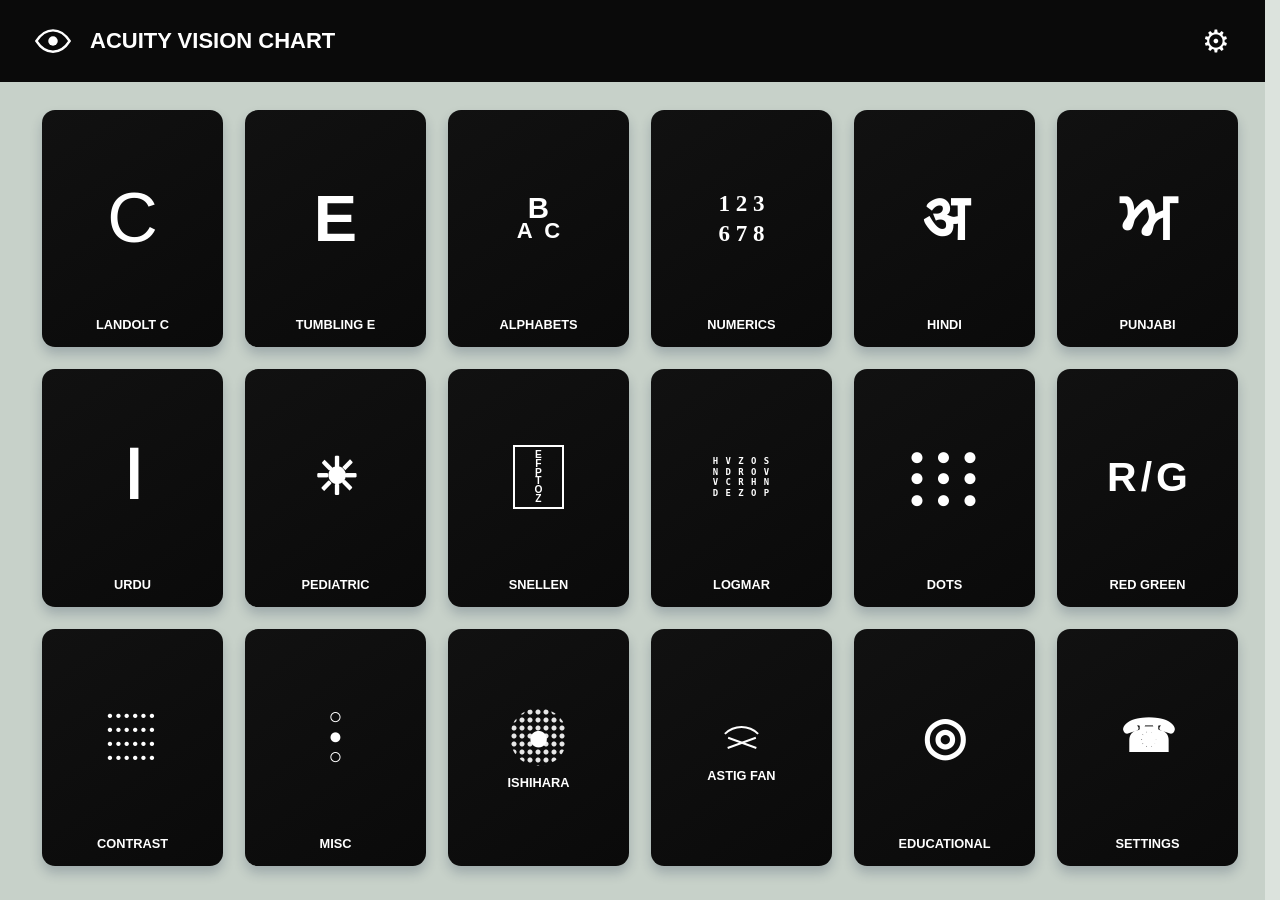
==== ACUITY-VISION-CHART-New-mark3/index.html @ 33e9be2d "code push" ====
<!DOCTYPE html>
<html lang="en">
<head>
<meta charset="UTF-8">
<meta name="viewport" content="width=device-width, initial-scale=1.0">
<title>Acuity Vision Chart</title>
<meta name="theme-color" content="#222222">
<link rel="icon" href="icon.png">
<link rel="stylesheet" href="style.css">
<link rel="manifest" href="manifest.json">

</head>


<body>


<!-- =====================================================
                    MAIN MENU
===================================================== -->

<div id="menu">

<div id="homeUiModern" class="home-layout home-layout-modern">

<header class="home-header">
    <div>
        <div class="home-kicker">Screening Workspace</div>
        <div class="home-title">Acuity Vision Chart</div>
    </div>
    <button type="button" class="home-settings-btn" onclick="openSettings()">
        <span>⚙</span>
        <span>Settings</span>
    </button>
</header>

<main class="home-main">
    <section class="home-hero">
        <div class="hero-copy">
            <div class="hero-label">Clinical chart selector</div>
            <h1>Choose a vision test and start screening.</h1>
        </div>
        <div class="hero-actions">
            <button class="hero-btn primary" onclick="openTest('landolt')">
                <span>C</span>
                <span>Landolt C</span>
            </button>
            <button class="hero-btn" onclick="openTest('snellen')">
                <span>E</span>
                <span>Snellen</span>
            </button>
        </div>
    </section>

    <section class="menu-section">
        <div class="section-title">Acuity Charts</div>
        <div class="menu-grid">
            <button class="menu-btn featured" onclick="openTest('landolt')">
                <div class="menu-icon">C</div>
                <div class="menu-name">LANDOLT C</div>
            </button>

            <button class="menu-btn featured" onclick="openTest('tumbling')">
                <div class="menu-icon">E</div>
                <div class="menu-name">TUMBLING E</div>
            </button>

            <button class="menu-btn" onclick="openTest('alphabets')">
                <div class="menu-icon">ABC</div>
                <div class="menu-name">ALPHABETS</div>
            </button>

            <button class="menu-btn" onclick="openTest('numerics')">
                <div class="menu-icon">123</div>
                <div class="menu-name">NUMERICS</div>
            </button>

            <button class="menu-btn" onclick="openTest('snellen')">
                <div class="menu-icon">E</div>
                <div class="menu-name">SNELLEN</div>
            </button>

            <button class="menu-btn" onclick="openTest('logmar')">
                <div class="menu-icon">E</div>
                <div class="menu-name">LOGMAR</div>
            </button>
        </div>
    </section>

    <section class="menu-section">
        <div class="section-title">Language Charts</div>
        <div id="modernLanguageCards" class="menu-grid compact">
            <button class="menu-btn" onclick="openTest('punjabi')">
                <div class="menu-icon">ਪ</div>
                <div class="menu-name">PUNJABI</div>
            </button>

            <button class="menu-btn" onclick="openTest('urdu')">
                <div class="menu-icon">اردو</div>
                <div class="menu-name">URDU</div>
            </button>

            <button class="menu-btn" onclick="openTest('hindi')">
                <div class="menu-icon">अ</div>
                <div class="menu-name">HINDI</div>
            </button>
        </div>
    </section>

    <section class="menu-section">
        <div class="section-title">Special Tests</div>
        <div class="menu-grid compact">
            <button class="menu-btn" onclick="openTest('pediatric')">
                <div class="menu-icon">☀</div>
                <div class="menu-name">PEDIATRIC</div>
            </button>

            <button class="menu-btn" onclick="openTest('dots')">
                <div class="menu-icon">••</div>
                <div class="menu-name">DOTS</div>
            </button>

            <button class="menu-btn" onclick="openTest('redgreen')">
                <div class="menu-icon">R/G</div>
                <div class="menu-name">RED / GREEN</div>
            </button>

            <button class="menu-btn" onclick="openTest('peripheral')">
                <div class="menu-icon">9</div>
                <div class="menu-name">PERIPHERAL</div>
            </button>

            <button class="menu-btn" onclick="openTest('contrast')">
                <div class="menu-icon">•••</div>
                <div class="menu-name">CONTRAST</div>
            </button>

            <button class="menu-btn" onclick="openTest('misc')">
                <div class="menu-icon">○</div>
                <div class="menu-name">MISC</div>
            </button>

            <button class="menu-btn" onclick="openTest('ishihara')">
                <div class="menu-icon">●</div>
                <div class="menu-name">ISHIHARA</div>
            </button>

            <button class="menu-btn" onclick="openTest('astig')">
                <div class="menu-icon">✳</div>
                <div class="menu-name">ASTIG FAN</div>
            </button>

            <button class="menu-btn" onclick="openTest('educational')">
                <div class="menu-icon">◎</div>
                <div class="menu-name">EDUCATIONAL</div>
            </button>
        </div>
    </section>
</main>

<div class="disclaimer">
    For vision screening purposes only — not a substitute for a comprehensive professional eye examination.
</div>

</div>

<div id="homeUiDevice" class="home-layout home-layout-device" aria-hidden="true">

    <header class="device-home-header">
        <div class="brand">
            <div class="brand-eye" aria-hidden="true">
                <svg viewBox="0 0 64 40" xmlns="http://www.w3.org/2000/svg">
                    <path
                        d="M4 20 C13 6, 24 2, 32 2 C40 2, 51 6, 60 20 C51 34, 40 38, 32 38 C24 38, 13 34, 4 20Z"
                        fill="none"
                        stroke="currentColor"
                        stroke-width="4"
                    />
                    <circle cx="32" cy="20" r="8" fill="currentColor" />
                </svg>
            </div>

            <div class="brand-title">ACUITY VISION CHART</div>
        </div>

        <button
            type="button"
            class="header-settings"
            onclick="openSettings()"
            aria-label="Settings"
        >
            <span class="settings-gear">⚙</span>
        </button>
    </header>

    <main class="vision-grid">
        <button class="vision-card" onclick="openTest('landolt')">
            <div class="card-icon landolt-icon">C</div>
            <div class="card-name">LANDOLT C</div>
        </button>

        <button class="vision-card" onclick="openTest('tumbling')">
            <div class="card-icon tumbling-icon">E</div>
            <div class="card-name">TUMBLING E</div>
        </button>

        <button class="vision-card" onclick="openTest('alphabets')">
            <div class="card-icon alphabet-icon">
                <span>B</span>
                <span>A&nbsp;&nbsp;C</span>
            </div>
            <div class="card-name">ALPHABETS</div>
        </button>

        <button class="vision-card" onclick="openTest('numerics')">
            <div class="card-icon numeric-icon">
                <span>1 2 3</span>
                <span>6 7 8</span>
            </div>
            <div class="card-name">NUMERICS</div>
        </button>

        <div id="deviceLanguageCards" class="language-card-slots">
            <button class="vision-card" onclick="openTest('hindi')">
                <div class="card-icon dynamic-language-icon">अ</div>
                <div class="card-name">HINDI</div>
            </button>
            <button class="vision-card" onclick="openTest('punjabi')">
                <div class="card-icon dynamic-language-icon">ਅ</div>
                <div class="card-name">PUNJABI</div>
            </button>
            <button class="vision-card" onclick="openTest('urdu')">
                <div class="card-icon dynamic-language-icon">ا</div>
                <div class="card-name">URDU</div>
            </button>
        </div>

        <button class="vision-card" onclick="openTest('pediatric')">
            <div class="card-icon pediatric-icon">
                <span class="pediatric-sun">☀</span>
            </div>
            <div class="card-name">PEDIATRIC</div>
        </button>

        <button class="vision-card" onclick="openTest('snellen')">
            <div class="card-icon snellen-icon">
                <div class="snellen-box">
                    <span>E</span>
                    <span>F</span>
                    <span>P</span>
                    <span>T</span>
                    <span>O</span>
                    <span>Z</span>
                </div>
            </div>
            <div class="card-name">SNELLEN</div>
        </button>

        <button class="vision-card" onclick="openTest('logmar')">
            <div class="card-icon logmar-icon">
                <span>H V Z O S</span>
                <span>N D R O V</span>
                <span>V C R H N</span>
                <span>D E Z O P</span>
            </div>
            <div class="card-name">LOGMAR</div>
        </button>

        <button class="vision-card" onclick="openTest('dots')">
            <div class="card-icon dots-icon">
                <span>● ● ●</span>
                <span>● ● ●</span>
                <span>● ● ●</span>
            </div>
            <div class="card-name">DOTS</div>
        </button>

        <button class="vision-card" onclick="openTest('redgreen')">
            <div class="card-icon redgreen-icon">R<span>/</span>G</div>
            <div class="card-name">RED GREEN</div>
        </button>

        <button class="vision-card" onclick="openTest('contrast')">
            <div class="card-icon contrast-icon">
                <span>••••••</span>
                <span>••••••</span>
                <span>••••••</span>
                <span>••••••</span>
            </div>
            <div class="card-name">CONTRAST</div>
        </button>

        <button class="vision-card" onclick="openTest('misc')">
            <div class="card-icon misc-icon">
                <span>○</span>
                <span>●</span>
                <span>○</span>
            </div>
            <div class="card-name">MISC</div>
        </button>

        <button class="vision-card" onclick="openTest('ishihara')">
            <div class="card-icon ishihara-icon">●</div>
            <div class="card-name">ISHIHARA</div>
        </button>

        <button class="vision-card" onclick="openTest('astig')">
            <div class="card-icon astig-icon">
                <span class="astig-rays"></span>
            </div>
            <div class="card-name">ASTIG FAN</div>
        </button>

        <button class="vision-card" onclick="openTest('educational')">
            <div class="card-icon educational-icon">◎</div>
            <div class="card-name">EDUCATIONAL</div>
        </button>

        <button class="vision-card contact-card" type="button" onclick="openSettings()">
            <div class="card-icon contact-icon">☎</div>
            <div class="card-name">SETTINGS</div>
        </button>
    </main>

</div>

</div>
<!-- SETTINGS PANEL -->

<div id="settingsPanel">

    <div class="settings-box">

        <div class="settings-title">
            SETTINGS
        </div>

        <div class="settings-grid">
            <button class="settings-back" onclick="closeSettings()">
    BACK
</button>


            <button class="setting-card" onclick="openUiSettings()">
                <div class="setting-icon">◀▶</div>
                <div class="setting-card-name">UI MODE</div>
            </button>

           <button class="setting-card" onclick="openDistanceSettings()">
    <div class="setting-icon">↔</div>
    <div class="setting-card-name">DISTANCE</div>
</button>

    <button class="setting-card" onclick="openCalibrationSettings()">
    <div class="setting-icon">▣</div>
    <div class="setting-card-name">CALIBRATE</div>
</button>
            <button class="setting-card" onclick="openLanguageSettings()">
    <div class="setting-icon">A文</div>
    <div class="setting-card-name">LANGUAGE</div>
</button>

            <button class="setting-card" onclick="openThemeSettings()">
                <div class="setting-icon">◐</div>
                <div class="setting-card-name">THEME</div>
            </button>

        </div>

    </div>

</div>
<!-- UI SETTINGS -->

<div id="uiScreen">

    <div class="language-header">
        <span>UI MODE</span>
    </div>

    <div class="theme-content">
        <div id="uiList" class="theme-grid"></div>
    </div>

    <button class="language-done" onclick="closeUiSettings()">
        DONE
    </button>

</div>
<!-- THEME SETTINGS -->

<div id="themeScreen">

    <div class="language-header">
        <span>THEME</span>
    </div>

    <div class="theme-content">
        <div id="themeList" class="theme-grid"></div>
    </div>

    <button class="language-done" onclick="closeThemeSettings()">
        DONE
    </button>

</div>
<!-- DISTANCE SETTINGS -->

<div id="distanceScreen">




    <div class="language-header">
        <span>DISTANCE</span>
    </div>

    <div class="distance-options">

        <button onclick="selectDistance('5 Feet (1.5 Mtrs)')">
            5 Feet (1.5 Mtrs)
        </button>

        <button onclick="selectDistance('6 Feet (2.0 Mtrs)')">
            6 Feet (2.0 Mtrs)
        </button>

        <button onclick="selectDistance('8 Feet (2.5 Mtrs)')">
            8 Feet (2.5 Mtrs)
        </button>

        <button onclick="selectDistance('10 Feet (3.0 Mtrs)')">
            10 Feet (3.0 Mtrs)
        </button>

        <button onclick="selectDistance('12 Feet (3.5 Mtrs)')">
            12 Feet (3.5 Mtrs)
        </button>

        <button onclick="selectDistance('15 Feet (4.5 Mtrs)')">
            15 Feet (4.5 Mtrs)
        </button>

        <button onclick="selectDistance('20 Feet (6.0 Mtrs)')">
            20 Feet (6.0 Mtrs)
        </button>

    </div>

    <button class="language-done" onclick="closeDistanceSettings()">
        DONE
    </button>


</div>


<!-- CALIBRATION SCREEN -->

<div id="calibrationScreen">
    <div class="calibration-content">
        <section class="calibration-control-panel" aria-label="Calibration controls">
            <div class="calibration-size-control">
                <button type="button" class="calibration-arrow vertical" onclick="changeCalibration(1)" aria-label="Increase calibration">⌃</button>
                <output id="calibrationValue" class="calibration-readout">0.0</output>
                <button type="button" class="calibration-arrow vertical" onclick="changeCalibration(-1)" aria-label="Decrease calibration">⌄</button>
            </div>

            <div class="calibration-level-control">
                <button type="button" class="calibration-arrow" onclick="changeCalibrationLevel(-1)" aria-label="Previous acuity level">‹</button>
                <output id="calibrationLevel" class="calibration-readout">6/60</output>
                <button type="button" class="calibration-arrow" onclick="changeCalibrationLevel(1)" aria-label="Next acuity level">›</button>
            </div>

            <p class="calibration-info">Adjust the size until the Landolt C matches your reference measurement.</p>

            <button type="button" class="calibration-save" onclick="saveCalibration()">SAVE &amp; DONE</button>
        </section>

        <section class="calibration-preview" aria-label="Calibrated Landolt C preview">
            <div id="calibrationOptotype" class="landolt-c"></div>
        </section>
    </div>
</div>

<!-- LANGUAGE SETTINGS -->

<div id="languageScreen">

    <div class="language-header">
        <span>LANGUAGE</span>
        <span id="languageCount">0 / 3 SELECTED</span>
    </div>

    <div class="language-content">

        <div class="language-group">
            <div class="language-group-title">INDIAN LANGUAGES</div>
            <div id="indianLanguages" class="language-list"></div>
        </div>

        <div class="language-group">
            <div class="language-group-title">INTERNATIONAL LANGUAGES</div>
            <div id="internationalLanguages" class="language-list"></div>
        </div>

        <div class="language-group">
            <div class="language-group-title">OTHER LANGUAGES</div>
            <div id="otherLanguages" class="language-list"></div>
        </div>

    </div>

    <button class="language-done" onclick="closeLanguageSettings()">
        DONE
    </button>

</div>



<!-- =====================================================
                    TEST SCREEN
===================================================== -->

<div id="testScreen">


<div class="test-header">

    <button
        type="button"
        class="header-btn"
        onclick="closeTest()">
        MENU
    </button>

    <span id="testTitle">
        TEST
    </span>

    <span id="eyeTitle">
        RIGHT EYE
    </span>

</div>


<div class="eye-buttons">

    <button
        class="eye-btn active"
        onclick="setEye('RIGHT EYE')">

        RIGHT EYE

    </button>


    <button
        class="eye-btn"
        onclick="setEye('LEFT EYE')">

        LEFT EYE

    </button>

</div>


<div id="testArea" class="test-area">
    <div class="contrast-chart">
        <!-- Row 1 -->
        <div class="contrast-row">
            <div class="contrast-label left">&lt; 100%</div>
            <div class="contrast-letters" style="color: rgba(0, 0, 0, 0.85);">
                <span>K</span><span>N</span><span>R</span><span>S</span><span>K</span>
            </div>
            <div class="contrast-label right">&gt;</div>
        </div>

        <!-- Row 2 -->
        <div class="contrast-row">
            <div class="contrast-label left">&lt; 95%</div>
            <div class="contrast-letters" style="color: rgba(0, 0, 0, 0.65);">
                <span>K</span><span>D</span><span>Z</span><span>N</span><span>H</span>
            </div>
            <div class="contrast-label right">&gt;</div>
        </div>

        <!-- Row 3 -->
        <div class="contrast-row">
            <div class="contrast-label left">&lt; 90%</div>
            <div class="contrast-letters" style="color: rgba(0, 0, 0, 0.45);">
                <span>R</span><span>D</span><span>S</span><span>K</span><span>D</span>
            </div>
            <div class="contrast-label right">&gt;</div>
        </div>

        <!-- Row 4 -->
        <div class="contrast-row">
            <div class="contrast-label left">&lt; 85%</div>
            <div class="contrast-letters" style="color: rgba(0, 0, 0, 0.30);">
                <span>H</span><span>H</span><span>H</span><span>R</span><span>Z</span>
            </div>
            <div class="contrast-label right">&gt;</div>
        </div>

        <!-- Row 5 -->
        <div class="contrast-row">
            <div class="contrast-label left">&lt; 80%</div>
            <div class="contrast-letters" style="color: rgba(0, 0, 0, 0.15);">
                <span>S</span><span>Z</span><span>K</span><span>D</span><span>H</span>
            </div>
            <div class="contrast-label right">&gt;</div>
        </div>
    </div>
</div>


<div class="test-controls">
    <button
        type="button"
        class="control-btn"
        onclick="previousFeature()">
        TEST -
    </button>

    <button
        type="button"
        class="control-btn"
        onclick="previousLevel()">
        SIZE -
    </button>

    <span class="level-indicator" id="levelIndicator">
        1 / 8
    </span>

    <button
        type="button"
        class="control-btn"
        onclick="nextLevel()">
        SIZE +
    </button>

    <button
        type="button"
        class="control-btn"
        onclick="nextFeature()">
        TEST +
    </button>
</div>


</div>
	<script src="js/core.js"></script>
	<script src="js/settings.js"></script>
	<script src="js/features/landolt.js"></script>
	<script src="js/features/tumbling.js"></script>
	<script src="js/features/alphabets.js"></script>
	<script src="js/features/numerics.js"></script>
	<script src="js/features/languages.js"></script>
	<script src="js/features/dots.js"></script>
	<script src="js/features/redgreen.js"></script>
	<script src="js/features/pediatric.js"></script>
	<script src="js/features/snellen.js"></script>
	<script src="js/features/logmar.js"></script>
	<script src="js/features/peripheral.js"></script>
	<script src="js/features/contrast.js"></script>
	<script src="js/features/misc.js"></script>
	<script src="js/features/ishihara.js"></script>
	<script src="js/features/astig.js"></script>
	<script src="js/features/educational.js"></script>
    <script>
if ("serviceWorker" in navigator) {
    navigator.serviceWorker.register("./service-worker.js", { updateViaCache: "none" })
        .then(() => console.log("Service Worker registered"))
        .catch(error => console.error("Service Worker error:", error));
}
</script>


</body>
</html>
---- ACUITY-VISION-CHART-New-mark3/style.css ----
* {
    box-sizing: border-box;
}

/* =====================================================
   DESIGN TOKENS
   (--theme-* vars are set/overridden by settings.js —
   keep their names and fallback values intact)
===================================================== */

:root {
    --theme-color: #14213d;
    --theme-strong: #0a0f1f;
    --theme-soft: #cbd5cf;
    --theme-tint: #eef1ea;
    --theme-text: #14213d;
    --theme-on-color: #ffffff;
    --theme-box-bg: #14213d;
    --theme-box-text: #ffffff;
    --theme-border: rgba(20, 33, 61, 0.14);
    --theme-muted: #5b6472;

    /* structural tokens — not touched by theme picker */
    --space-1: 4px;
    --space-2: 8px;
    --space-3: 12px;
    --space-4: 16px;
    --space-5: 24px;
    --space-6: 32px;
    --space-7: 48px;

    --radius-sm: 8px;
    --radius-md: 12px;
    --radius-lg: 18px;
    --radius-pill: 999px;

    --shadow-sm: 0 2px 6px rgba(10, 15, 31, 0.08);
    --shadow-md: 0 10px 26px rgba(10, 15, 31, 0.12);
    --shadow-lg: 0 18px 44px rgba(10, 15, 31, 0.20);

    --ease: cubic-bezier(0.4, 0, 0.2, 1);
    --fast: 150ms;
    --normal: 220ms;

    --content-max: 1180px;
}

html {
    scrollbar-gutter: stable;
}

body {
    margin: 0;
    font-family: -apple-system, BlinkMacSystemFont, "Segoe UI", Roboto,
        "Helvetica Neue", Arial, sans-serif;
    background: var(--theme-tint);
    overflow: hidden;
    color: var(--theme-text);
    -webkit-font-smoothing: antialiased;
    transition: background-color 180ms var(--ease), color 180ms var(--ease);
}

button {
    font-family: inherit;
}

button:focus-visible,
a:focus-visible {
    outline: 2px solid var(--theme-color);
    outline-offset: 2px;
}

/* ================= MENU ================= */

#menu {
    width: 100vw;
    height: 100vh;
    background:
        radial-gradient(1200px 600px at 85% -10%, rgba(20, 33, 61, 0.06), transparent 60%),
        linear-gradient(180deg, #ffffff 0%, var(--theme-tint) 340px);
    display: flex;
    flex-direction: column;
    transition: background 180ms var(--ease), opacity 180ms var(--ease);
}

body:not(.app-ready) #menu {
    opacity: 0;
}

body.app-ready #menu {
    animation: appEnter 220ms var(--ease) both;
}

.home-layout {
    width: 100%;
    height: 100%;
}

.home-layout-device {
    display: none;
}

body.ui-device #menu {
    background: var(--theme-soft);
}

body.ui-device .home-layout-modern {
    display: none;
}

body.ui-device .home-layout-device {
    display: block;
}

body.ui-modern .home-layout-modern {
    display: flex;
    flex-direction: column;
}

.home-header {
    height: 76px;
    background: var(--theme-strong);
    color: var(--theme-on-color);

    display: flex;
    align-items: center;
    justify-content: space-between;

    padding: 0 var(--space-6);

    font-size: 26px;
    font-weight: bold;

    position: relative;
    overflow: hidden;
    box-shadow: var(--shadow-sm);
    transition: background 180ms var(--ease), color 180ms var(--ease),
        box-shadow 180ms var(--ease);
}

.home-kicker {
    color: rgba(255, 255, 255, 0.68);
    font-size: 11px;
    font-weight: 700;
    letter-spacing: 0.06em;
    text-transform: uppercase;
    margin-bottom: 2px;
}

.home-title {
    font-size: 24px;
    font-weight: 800;
    line-height: 1.15;
    letter-spacing: -0.01em;
    text-transform: uppercase;
}

.home-settings-btn {
    border: 1px solid rgba(255, 255, 255, 0.28);
    border-radius: var(--radius-sm);
    background: rgba(255, 255, 255, 0.10);
    color: white;
    cursor: pointer;
    display: inline-flex;
    align-items: center;
    gap: 8px;
    font-size: 14px;
    font-weight: 700;
    min-height: 42px;
    padding: 0 18px;
    transition: background var(--fast) var(--ease), transform var(--fast) var(--ease);
}

.home-settings-btn:hover {
    background: rgba(255, 255, 255, 0.18);
    transform: translateY(-1px);
}

.home-settings-btn:active {
    transform: translateY(0);
}

.home-main {
    flex: 1;
    overflow-y: auto;
    padding: var(--space-6) var(--space-6) var(--space-4);
}

/* Center + cap content width for large monitors */
.home-hero,
.menu-section {
    max-width: var(--content-max);
    margin-left: auto;
    margin-right: auto;
}

.home-hero {
    align-items: center;
    background: linear-gradient(135deg, var(--theme-color), var(--theme-strong));
    border-radius: var(--radius-lg);
    color: white;
    display: flex;
    justify-content: space-between;
    min-height: 160px;
    padding: var(--space-6) var(--space-6);
    box-shadow: var(--shadow-lg);
    gap: var(--space-6);
    transition: background 180ms var(--ease), box-shadow 180ms var(--ease),
        transform 180ms var(--ease);
}

.hero-label {
    color: rgba(255, 255, 255, 0.72);
    font-size: 12px;
    font-weight: 700;
    letter-spacing: 0.06em;
    margin-bottom: var(--space-2);
    text-transform: uppercase;
}

.hero-copy h1 {
    font-size: 32px;
    font-weight: 700;
    line-height: 1.18;
    letter-spacing: -0.01em;
    margin: 0;
    max-width: 620px;
}

.hero-actions {
    display: flex;
    gap: var(--space-3);
    flex-shrink: 0;
}

.hero-btn {
    align-items: center;
    background: rgba(255, 255, 255, 0.12);
    border: 1px solid rgba(255, 255, 255, 0.30);
    border-radius: var(--radius-md);
    color: white;
    cursor: pointer;
    display: flex;
    flex-direction: column;
    font-size: 13px;
    font-weight: 800;
    letter-spacing: 0.02em;
    gap: 8px;
    height: 96px;
    justify-content: center;
    min-width: 120px;
    transition: all var(--fast) var(--ease);
}

.hero-btn span:first-child {
    font-size: 32px;
    line-height: 1;
}

.hero-btn.primary,
.hero-btn:hover {
    background: white;
    color: var(--theme-strong);
    transform: translateY(-2px);
    box-shadow: var(--shadow-md);
}

.menu-section {
    margin-top: var(--space-6);
}

.section-title {
    color: var(--theme-text);
    font-size: 14px;
    font-weight: 800;
    letter-spacing: 0.04em;
    margin-bottom: var(--space-3);
    text-transform: uppercase;
    opacity: 0.85;
}

.menu-grid {
    display: grid;
    gap: var(--space-4);
    grid-template-columns: repeat(auto-fit, minmax(150px, 1fr));
}

.menu-grid.compact {
    grid-template-columns: repeat(auto-fit, minmax(126px, 1fr));
}

.menu-btn {
    background: var(--theme-box-bg);
    border: 1px solid var(--theme-border);
    border-left: 4px solid rgba(255, 255, 255, 0.35);
    border-radius: var(--radius-md);
    box-shadow: var(--shadow-sm);
    cursor: pointer;
    display: flex;
    flex-direction: column;
    min-height: 116px;
    align-items: center;
    justify-content: center;
    color: var(--theme-box-text);
    font-weight: bold;
    padding: var(--space-4) var(--space-2);
    transition: background 180ms var(--ease), border-color 180ms var(--ease),
        color 180ms var(--ease), box-shadow 180ms var(--ease),
        transform var(--fast) var(--ease);
}

.menu-btn.featured {
    background: linear-gradient(160deg, var(--theme-color), var(--theme-strong));
    color: var(--theme-on-color);
    border-color: rgba(255, 255, 255, 0.35);
}

.menu-btn:hover {
    transform: translateY(-3px);
    box-shadow: var(--shadow-md);
    border-left-color: white;
}

.menu-btn:active {
    transform: translateY(-1px);
}

.menu-btn.selected {
    box-shadow: 0 0 0 3px var(--theme-color), var(--shadow-md);
}

.menu-icon {
    font-size: 36px;
    height: 46px;
    display: flex;
    align-items: center;
    justify-content: center;
    opacity: 0.95;
}

.menu-name {
    font-size: 12.5px;
    font-weight: 700;
    letter-spacing: 0.02em;
    margin-top: var(--space-2);
    text-align: center;
}

.disclaimer {
    min-height: 34px;
    display: flex;
    align-items: center;
    justify-content: center;
    font-size: 11px;
    color: var(--theme-muted);
    background: rgba(255, 255, 255, 0.65);
    border-top: 1px solid rgba(0, 0, 0, 0.05);
    padding: 0 var(--space-4);
    text-align: center;
}

/* ================= FLOATING SETTINGS BUTTON (legacy) ================= */

.settings-btn {
    position: absolute;
    left: 10px;
    bottom: 23px;
    width: 44px;
    height: 44px;
    border: 2px solid rgba(0, 0, 0, 0.25);
    border-radius: 50%;
    background: white;
    color: var(--theme-text);
    font-size: 20px;
    cursor: pointer;
    display: flex;
    align-items: center;
    justify-content: center;
    z-index: 50;
    box-shadow: var(--shadow-sm);
    transition: all var(--fast) var(--ease);
}

.settings-btn:hover {
    border-color: var(--theme-color);
    box-shadow: var(--shadow-md);
    transform: translateY(-1px);
}

/* ================= TEST SCREEN ================= */

#testScreen {
    display: none;
    width: 100vw;
    height: 100vh;
    background: white;
    position: relative;
}

/* =====================================================
   ISHIHARA
===================================================== */

.ishihara-container {
    width: 100%;
    height: 100%;
    display: flex;
    align-items: center;
    justify-content: center;
    overflow: hidden;
}

.ishihara-image {
    display: block;
    width: auto;
    height: auto;
    max-width: 90vw;
    max-height: 70vh;
    object-fit: contain;
    user-select: none;
    -webkit-user-select: none;
    -webkit-user-drag: none;
    filter: drop-shadow(var(--shadow-sm));
}

.test-header {
    height: 72px;
    background: var(--theme-strong);
    color: var(--theme-on-color);
    display: flex;
    align-items: center;
    justify-content: space-between;
    padding: 0 var(--space-6);
    font-size: 22px;
    font-weight: bold;
    gap: var(--space-4);
    box-shadow: var(--shadow-sm);
    z-index: 30;
    position: relative;
}

#eyeTitle {
    font-size: 14px;
    font-weight: 700;
    letter-spacing: 0.04em;
    color: rgba(255, 255, 255, 0.7);
    text-transform: uppercase;
}

.header-btn {
    border: 1px solid rgba(0, 0, 0, 0.08);
    border-radius: var(--radius-sm);
    background: #eeeeee;
    color: #222;
    cursor: pointer;
    font-size: 13px;
    font-weight: 800;
    letter-spacing: 0.03em;
    padding: 10px 18px;
    transition: background var(--fast) var(--ease), transform var(--fast) var(--ease);
}

.header-btn:hover {
    background: #ffffff;
    transform: translateY(-1px);
}

/* ================= EYE BUTTONS (segmented control) ================= */

.eye-buttons {
    position: absolute;
    top: 88px;
    left: 24px;
    z-index: 10;

    display: inline-flex;
    background: #e9e9ea;
    border-radius: var(--radius-pill);
    padding: 4px;
    gap: 4px;
    box-shadow: inset 0 0 0 1px rgba(0, 0, 0, 0.05);
}

.eye-btn {
    border: none;
    padding: 9px 20px;
    margin: 0;
    font-size: 13.5px;
    font-weight: 800;
    letter-spacing: 0.02em;
    cursor: pointer;
    background: transparent;
    color: var(--theme-muted);
    border-radius: var(--radius-pill);
    transition: background var(--fast) var(--ease), color var(--fast) var(--ease),
        box-shadow var(--fast) var(--ease);
}

.eye-btn.active {
    background: var(--theme-color);
    color: white;
    box-shadow: var(--shadow-sm);
}

/* ================= TEST AREA ================= */

.test-area {
    position: absolute;
    top: 72px;
    left: 0;
    width: 100%;
    height: calc(100vh - 72px);
    display: flex;
    align-items: center;
    justify-content: center;
    background: white;
    padding: 84px 24px 112px;
    overflow: hidden;
}

.chart {
    text-align: center;
    font-weight: bold;
    color: black;
}

/* ================= ACUITY LABELS ================= */

.acuity-label {
    position: absolute;
    font-size: 19px;
    font-weight: bold;
    color: var(--theme-muted);
}

.acuity-left {
    left: 30px;
    top: 50%;
    transform: translateY(-50%);
}

.acuity-right {
    right: 30px;
    top: 50%;
    transform: translateY(-50%);
}

.acuity-mode {
    display: none !important;
}

/* ================= SNELLEN / LANDOLT / TUMBLING ================= */

.snellen {
    display: flex;
    flex-direction: column;
    align-items: center;
    gap: 6px;
}

.landolt,
.tumbling {
    font-weight: normal;
}

.landolt-c {
    box-sizing: border-box;
    border: solid #000;
    border-right-color: transparent;
    border-radius: 50%;
    display: block;
}

/* ================= LANGUAGE CHART ================= */

.language {
    display: flex;
    flex-direction: column;
    gap: 20px;
    font-size: 75px;
    font-weight: bold;
}

/* ================= TEST CONTROLS ================= */

.test-controls {
    position: absolute;
    bottom: 22px;
    left: 50%;
    transform: translateX(-50%);
    display: flex;
    align-items: center;
    gap: var(--space-3);
    z-index: 20;
    max-width: calc(100vw - 24px);
    background: rgba(255, 255, 255, 0.9);
    backdrop-filter: blur(6px);
    border: 1px solid rgba(0, 0, 0, 0.06);
    border-radius: var(--radius-pill);
    padding: 8px 10px;
    box-shadow: var(--shadow-md);
}

.level-indicator {
    color: var(--theme-text);
    font-size: 14px;
    font-weight: 800;
    margin: 0 var(--space-2);
    min-width: 64px;
    text-align: center;
    white-space: nowrap;
}

.control-btn {
    background: var(--theme-strong);
    color: white;
    border: none;
    padding: 12px 26px;
    font-size: 15px;
    font-weight: 800;
    letter-spacing: 0.02em;
    cursor: pointer;
    border-radius: var(--radius-pill);
    white-space: nowrap;
    transition: background var(--fast) var(--ease), transform var(--fast) var(--ease);
}

.control-btn:hover:not(:disabled) {
    background: var(--theme-color);
    transform: translateY(-1px);
}

.control-btn:active:not(:disabled) {
    transform: translateY(0);
}

.control-btn:disabled {
    background: #d8d8d8;
    color: #999;
    cursor: not-allowed;
}

/* =====================================================
   OVERLAY SCREENS — shared header language
   (.settings-title, .language-header, .calibration-header
   all get the same dark bar treatment)
===================================================== */

.settings-title,
.language-header,
.calibration-header {
    background: var(--theme-strong);
    color: white;
    font-weight: 800;
    letter-spacing: 0.01em;
    box-shadow: var(--shadow-sm);
    transition: background 180ms var(--ease), color 180ms var(--ease),
        box-shadow 180ms var(--ease);
}

/* ================= SETTINGS PANEL ================= */

#settingsPanel {
    display: none;
    position: fixed;
    inset: 0;
    background: var(--theme-tint);
    z-index: 9999;
}

#settingsPanel.show {
    display: block;
    animation: fadeIn var(--normal) var(--ease);
}

.settings-box {
    width: 100%;
    height: 100%;
    background: var(--theme-tint);
    padding: var(--space-7);
    box-sizing: border-box;
    overflow-y: auto;
    transition: background 180ms var(--ease);
}

.settings-title {
    font-size: 26px;
    padding: 24px var(--space-7);
    margin: calc(-1 * var(--space-7)) calc(-1 * var(--space-7)) var(--space-7);
    text-align: left;
}

.settings-grid {
    display: grid;
    grid-template-columns: repeat(auto-fit, minmax(190px, 1fr));
    gap: var(--space-5);
    max-width: 1100px;
    margin: 0 auto;
}

.setting-card {
    height: 172px;
    border: 1px solid var(--theme-border);
    border-radius: var(--radius-lg);
    background: var(--theme-color);
    color: white;
    cursor: pointer;
    display: flex;
    flex-direction: column;
    align-items: center;
    justify-content: center;
    box-shadow: var(--shadow-sm);
    transition: background 180ms var(--ease), border-color 180ms var(--ease),
        color 180ms var(--ease), transform var(--fast) var(--ease),
        box-shadow var(--fast) var(--ease);
}

.setting-card:hover {
    transform: translateY(-4px);
    box-shadow: var(--shadow-md);
}

.setting-icon {
    font-size: 46px;
    margin-bottom: var(--space-4);
    opacity: 0.95;
}

.setting-card-name {
    font-size: 16px;
    font-weight: 800;
    letter-spacing: 0.03em;
}

.settings-back {
    display: block;
    width: 220px;
    padding: 15px;
    margin: var(--space-7) auto;
    border: none;
    border-radius: var(--radius-md);
    background: var(--theme-strong);
    color: white;
    font-size: 16px;
    font-weight: 800;
    cursor: pointer;
    transition: background var(--fast) var(--ease), transform var(--fast) var(--ease);
}

.settings-back:hover {
    background: var(--theme-color);
    transform: translateY(-1px);
}

/* ================= THEME SCREEN ================= */

#uiScreen,
#themeScreen {
    display: none;
    position: fixed;
    inset: 0;
    width: 100vw;
    height: 100vh;
    background: var(--theme-tint);
    z-index: 10000;
    overflow-y: auto;
}

.theme-content {
    max-width: 980px;
    margin: 0 auto;
    padding: var(--space-7) var(--space-6) 100px;
}

.theme-grid {
    display: grid;
    gap: var(--space-4);
    grid-template-columns: repeat(auto-fit, minmax(190px, 1fr));
}

.theme-choice {
    align-items: center;
    background: var(--theme-box-bg);
    border: 2px solid var(--theme-border);
    border-radius: var(--radius-md);
    color: var(--theme-box-text);
    cursor: pointer;
    display: flex;
    font-size: 15px;
    font-weight: 800;
    gap: var(--space-4);
    min-height: 78px;
    padding: var(--space-4) var(--space-4);
    transition: background 180ms var(--ease), border-color 180ms var(--ease),
        color 180ms var(--ease), transform var(--fast) var(--ease),
        box-shadow var(--fast) var(--ease);
}

.theme-choice span {
    border-radius: 50%;
    box-shadow: inset 0 0 0 2px rgba(255, 255, 255, 0.45);
    display: block;
    flex: 0 0 auto;
    height: 34px;
    width: 34px;
}

.theme-choice:hover {
    transform: translateY(-2px);
    box-shadow: var(--shadow-sm);
}

.theme-choice.selected {
    border-color: var(--theme-color);
    box-shadow: 0 0 0 3px var(--theme-soft), var(--shadow-md);
}

.custom-theme-picker {
    align-items: center;
    background: rgba(255, 255, 255, 0.92);
    border: 1px solid var(--theme-border);
    border-radius: var(--radius-md);
    color: var(--theme-text);
    display: flex;
    font-size: 15px;
    font-weight: 800;
    justify-content: space-between;
    margin-top: var(--space-5);
    min-height: 78px;
    padding: var(--space-4) var(--space-4);
    box-shadow: var(--shadow-sm);
}

.custom-theme-picker input {
    background: transparent;
    border: none;
    cursor: pointer;
    height: 44px;
    width: 74px;
}

/* ================= DISTANCE SCREEN ================= */

#distanceScreen {
    display: none;
    position: fixed;
    inset: 0;
    background: var(--theme-tint);
    z-index: 10000;
    padding: var(--space-7);
    overflow-y: auto;
}

.distance-options {
    display: grid;
    grid-template-columns: repeat(auto-fit, minmax(220px, 1fr));
    gap: var(--space-4);
    max-width: 900px;
    margin: 50px auto 30px;
}

.distance-options button {
    height: 104px;
    border: 1px solid var(--theme-border);
    border-radius: var(--radius-lg);
    background: var(--theme-color);
    color: white;
    font-size: 18px;
    font-weight: 800;
    cursor: pointer;
    box-shadow: var(--shadow-sm);
    transition: transform var(--fast) var(--ease), box-shadow var(--fast) var(--ease);
}

.distance-options button:hover {
    transform: translateY(-3px);
    box-shadow: var(--shadow-md);
}

.distance-options button.selected {
    background: var(--theme-strong);
    box-shadow: 0 0 0 4px var(--theme-soft);
}

/* ================= CALIBRATION ================= */

#calibrationScreen {
    display: none;
    position: fixed;
    inset: 0;
    background: var(--theme-tint);
    z-index: 10001;
}

.calibration-header {
    height: 76px;
    display: flex;
    align-items: center;
    padding: 0 var(--space-6);
    font-size: 26px;
}

.calibration-content {
    min-height: calc(100vh - 76px);
    display: flex;
    flex-direction: column;
    align-items: center;
    justify-content: center;
    gap: var(--space-5);
}

.calibration-box {
    width: 377.95px;
    height: 120px;
    border: 4px solid var(--theme-color);
    border-radius: var(--radius-sm);
    display: flex;
    align-items: center;
    justify-content: center;
    font-size: 26px;
    font-weight: 800;
    color: var(--theme-text);
    background: white;
    box-shadow: var(--shadow-sm);
}

.calibration-info {
    max-width: 600px;
    text-align: center;
    font-size: 16px;
    font-weight: 600;
    color: var(--theme-muted);
}

.calibration-controls {
    display: flex;
    gap: var(--space-5);
}

.calibration-controls button {
    width: 78px;
    height: 58px;
    border: none;
    border-radius: var(--radius-sm);
    background: var(--theme-color);
    color: white;
    font-size: 28px;
    font-weight: 800;
    cursor: pointer;
    box-shadow: var(--shadow-sm);
    transition: background var(--fast) var(--ease), transform var(--fast) var(--ease);
}

.calibration-controls button:hover {
    background: var(--theme-strong);
    transform: translateY(-1px);
}

.calibration-save {
    width: 250px;
    height: 54px;
    border: none;
    border-radius: var(--radius-pill);
    background: var(--theme-strong);
    color: white;
    font-size: 16px;
    font-weight: 800;
    letter-spacing: 0.02em;
    cursor: pointer;
    box-shadow: var(--shadow-sm);
    transition: background var(--fast) var(--ease), transform var(--fast) var(--ease);
}

.calibration-save:hover {
    background: var(--theme-color);
    transform: translateY(-1px);
}

/* ================= LANGUAGE SCREEN ================= */

#languageScreen {
    display: none;
    position: fixed;
    inset: 0;
    width: 100vw;
    height: 100vh;
    background: #ffffff;
    z-index: 10000;
    overflow-y: auto;
    box-sizing: border-box;
}

.language-header {
    height: 72px;
    padding: 0 var(--space-6);
    display: flex;
    align-items: center;
    justify-content: space-between;
    font-size: 22px;
}

#languageCount {
    font-size: 13px;
    font-weight: 700;
    letter-spacing: 0.03em;
    color: rgba(255, 255, 255, 0.72);
    text-transform: uppercase;
}

.language-content {
    max-width: var(--content-max);
    margin: 0 auto;
    padding: var(--space-5) var(--space-6) 90px;
}

.language-group {
    margin-bottom: var(--space-6);
}

.language-group-title {
    font-size: 16px;
    font-weight: 800;
    letter-spacing: 0.02em;
    color: var(--theme-text);
    margin-bottom: var(--space-3);
    border-bottom: 2px solid var(--theme-border);
    padding-bottom: var(--space-2);
}

.language-list {
    display: grid;
    grid-template-columns: repeat(auto-fit, minmax(150px, 1fr));
    gap: var(--space-3);
}

.language-btn {
    min-height: 56px;
    border: 2px solid var(--theme-border);
    background: #f5f5f5;
    color: #222;
    border-radius: var(--radius-sm);
    font-size: 14.5px;
    font-weight: 800;
    cursor: pointer;
    transition: border-color var(--fast) var(--ease), transform var(--fast) var(--ease),
        background var(--fast) var(--ease);
}

.language-btn:hover {
    border-color: var(--theme-color);
    transform: translateY(-1px);
}

.language-btn.selected {
    background: var(--theme-color);
    color: white;
    border-color: var(--theme-color);
}

.language-done {
    position: fixed;
    bottom: 22px;
    left: 50%;
    transform: translateX(-50%);
    width: 190px;
    padding: 15px;
    border: none;
    border-radius: var(--radius-pill);
    background: var(--theme-strong);
    color: white;
    font-size: 16px;
    font-weight: 800;
    letter-spacing: 0.02em;
    cursor: pointer;
    box-shadow: var(--shadow-md);
    z-index: 10001;
    transition: background var(--fast) var(--ease), transform var(--fast) var(--ease);
}

.language-done:hover {
    background: var(--theme-color);
    transform: translate(-50%, -1px);
}

/* =====================================================
   FADE-IN KEYFRAMES (used by panels that toggle .show,
   harmless if a screen just uses inline/display toggling)
===================================================== */

@keyframes fadeIn {
    from {
        opacity: 0;
        transform: translateY(6px);
    }
    to {
        opacity: 1;
        transform: translateY(0);
    }
}

@keyframes appEnter {
    from {
        opacity: 0;
        transform: translateY(8px);
    }
    to {
        opacity: 1;
        transform: translateY(0);
    }
}

@keyframes themeSettle {
    0% {
        opacity: 0.92;
        transform: scale(0.996);
    }
    100% {
        opacity: 1;
        transform: scale(1);
    }
}

body.theme-changing .home-layout,
body.theme-changing .settings-box,
body.theme-changing #uiScreen,
body.theme-changing #themeScreen,
body.theme-changing #distanceScreen,
body.theme-changing #calibrationScreen,
body.theme-changing #languageScreen {
    animation: themeSettle 160ms var(--ease) both;
}

#uiScreen[style*="block"],
#themeScreen[style*="block"],
#distanceScreen[style*="block"],
#calibrationScreen[style*="block"],
#languageScreen[style*="block"] {
    animation: fadeIn var(--normal) var(--ease);
}

/* =====================================================
   DEVICE HOME UI
===================================================== */

.device-home-header {
    position: relative;
    width: 100%;
    height: 82px;
    display: flex;
    align-items: center;
    justify-content: space-between;
    padding: 0 34px;
    background: var(--theme-strong);
    color: var(--theme-on-color);
    z-index: 10;
    transition: background 180ms var(--ease), color 180ms var(--ease);
}

.brand {
    display: flex;
    align-items: center;
    gap: 18px;
    min-width: 0;
}

.brand-eye {
    width: 38px;
    height: 30px;
    display: flex;
    align-items: center;
    justify-content: center;
    color: currentColor;
    flex-shrink: 0;
}

.brand-eye svg {
    width: 100%;
    height: 100%;
}

.brand-title {
    font-size: 22px;
    font-weight: 700;
    letter-spacing: 0;
    white-space: nowrap;
}

.header-settings {
    width: 60px;
    height: 60px;
    display: flex;
    align-items: center;
    justify-content: center;
    border: none;
    background: transparent;
    color: currentColor;
    cursor: pointer;
    padding: 0;
    border-radius: 50%;
    transition: background var(--fast) var(--ease), transform var(--fast) var(--ease);
}

.header-settings:hover {
    background: rgba(255, 255, 255, 0.10);
}

.header-settings:active {
    transform: scale(0.92);
}

.settings-gear {
    font-size: 31px;
    line-height: 1;
    display: block;
}

.vision-grid {
    width: 100%;
    height: calc(100vh - 82px);
    padding: 28px 42px 34px;
    display: grid;
    grid-template-columns: repeat(6, minmax(0, 1fr));
    grid-template-rows: repeat(3, minmax(0, 1fr));
    gap: 22px;
    background: var(--theme-soft);
    transition: background 180ms var(--ease);
}

.vision-card {
    position: relative;
    min-width: 0;
    min-height: 0;
    border: none;
    border-radius: 13px;
    background: linear-gradient(145deg, var(--theme-color), var(--theme-strong));
    color: var(--theme-on-color);
    display: flex;
    flex-direction: column;
    align-items: center;
    justify-content: center;
    padding: 18px 10px 15px;
    cursor: pointer;
    box-shadow: 0 7px 12px rgba(20, 36, 70, 0.22);
    overflow: hidden;
    transition: background 180ms var(--ease), color 180ms var(--ease),
        transform var(--fast) var(--ease), box-shadow var(--fast) var(--ease),
        filter var(--fast) var(--ease);
}

.vision-card:hover {
    filter: brightness(1.08);
    box-shadow: 0 10px 18px rgba(20, 36, 70, 0.28);
    transform: translateY(-2px);
}

.vision-card:active {
    transform: scale(0.97);
    box-shadow: 0 4px 8px rgba(20, 36, 70, 0.20);
}

.card-icon {
    flex: 1;
    min-height: 0;
    width: 100%;
    display: flex;
    align-items: center;
    justify-content: center;
    color: currentColor;
    font-weight: 700;
    line-height: 1;
    text-align: center;
}

.card-name {
    flex-shrink: 0;
    margin-top: 9px;
    font-size: clamp(11px, 1vw, 16px);
    font-weight: 700;
    letter-spacing: 0;
    text-align: center;
    white-space: nowrap;
}

.landolt-icon {
    font-family: Arial, sans-serif;
    font-size: clamp(70px, 5.2vw, 115px);
    font-weight: 400;
}

.tumbling-icon {
    font-family: Arial, sans-serif;
    font-size: clamp(65px, 5vw, 110px);
    font-weight: 700;
}

.alphabet-icon,
.numeric-icon,
.logmar-icon,
.dots-icon,
.contrast-icon,
.misc-icon {
    flex-direction: column;
}

.alphabet-icon {
    font-size: clamp(26px, 2.3vw, 48px);
    line-height: 0.72;
}

.alphabet-icon span:last-child {
    font-size: 0.75em;
    margin-top: 5px;
}

.numeric-icon {
    gap: 7px;
    font-family: Georgia, serif;
    font-size: clamp(21px, 1.8vw, 38px);
}

.urdu-icon {
    font-family: "Noto Nastaliq Urdu", "Noto Naskh Arabic", serif;
    font-size: clamp(34px, 3vw, 66px);
    direction: rtl;
}

.hindi-icon {
    font-family: "Noto Sans Devanagari", "Mangal", sans-serif;
    font-size: clamp(50px, 4vw, 85px);
}

.arabic-icon {
    font-family: "Noto Naskh Arabic", "Noto Sans Arabic", serif;
    font-size: clamp(45px, 3.8vw, 80px);
    direction: rtl;
}

.pediatric-icon,
.educational-icon {
    font-size: clamp(48px, 4vw, 82px);
}

.pediatric-sun {
    display: block;
    line-height: 1;
}

.snellen-box {
    width: clamp(45px, 4vw, 75px);
    height: clamp(55px, 5vw, 90px);
    border: 2px solid currentColor;
    display: flex;
    flex-direction: column;
    align-items: center;
    justify-content: center;
    font-family: Arial, sans-serif;
    font-size: clamp(8px, 0.8vw, 14px);
    line-height: 0.85;
    font-weight: 700;
}

.logmar-icon {
    gap: 2px;
    font-family: monospace;
    font-size: clamp(7px, 0.7vw, 13px);
    letter-spacing: 1px;
}

.dots-icon {
    gap: 3px;
    font-size: clamp(18px, 2vw, 38px);
    line-height: 0.72;
    letter-spacing: 2px;
}

.redgreen-icon {
    font-size: clamp(32px, 3.2vw, 65px);
    font-weight: 700;
}

.redgreen-icon span {
    margin: 0 4px;
}

.contrast-icon {
    gap: 4px;
    font-size: clamp(12px, 1.2vw, 23px);
    letter-spacing: 3px;
    line-height: 0.65;
}

.misc-icon {
    gap: 3px;
    font-size: clamp(17px, 1.8vw, 35px);
    line-height: 0.75;
}

.ishihara-icon {
    width: clamp(55px, 4.5vw, 90px);
    height: clamp(55px, 4.5vw, 90px);
    flex: 0 0 auto;
    border-radius: 50%;
    background: radial-gradient(circle, rgba(255, 255, 255, 0.9) 0 2px, transparent 3px);
    background-size: 8px 8px;
    font-size: clamp(30px, 3vw, 60px);
    overflow: hidden;
}

.astig-icon {
    position: relative;
    width: clamp(70px, 5vw, 100px);
    height: clamp(45px, 3.5vw, 70px);
    flex: 0 0 auto;
    overflow: hidden;
}

.astig-rays {
    position: absolute;
    width: 70%;
    height: 70%;
    left: 15%;
    bottom: 4%;
    border-radius: 100px 100px 0 0;
    border-top: 2px solid currentColor;
    border-left: 2px solid transparent;
    border-right: 2px solid transparent;
}

.astig-rays::before,
.astig-rays::after {
    content: "";
    position: absolute;
    left: 50%;
    bottom: 0;
    width: 2px;
    height: 100%;
    background: currentColor;
}

.astig-rays::before {
    transform: translateX(-50%) rotate(-70deg);
}

.astig-rays::after {
    transform: translateX(-50%) rotate(70deg);
}

.contact-icon {
    font-size: clamp(45px, 3.5vw, 75px);
}

/* =====================================================
   PEDIATRIC / ASTIG POSITION SCALE
   (legacy CSS-only version — harmless if astig.js now
   renders the fan as SVG; kept for any fallback usage)
===================================================== */

.pediatric-chart {
    background-color: white;
    position: relative;
    width: min(560px, 90vw);
    height: min(380px, 70vh);
    margin: 0 auto;
}

.pediatric-arc {
    position: absolute;
    left: 50%;
    top: 17%;
    width: 86%;
    height: 76%;
    transform: translateX(-50%);
    border: 2px solid var(--theme-text);
    border-bottom: 0;
    border-radius: 50% 50% 0 0;
    box-sizing: border-box;
}

.pediatric-number {
    position: absolute;
    display: block;
    font-size: clamp(16px, 2.5vw, 28px);
    font-weight: 600;
    line-height: 1;
    white-space: nowrap;
    color: var(--theme-text);
    user-select: none;
    transition: left var(--fast) var(--ease), top var(--fast) var(--ease);
}

.pediatric-arrow {
    position: absolute;
    display: flex;
    flex-direction: column;
    align-items: center;
    z-index: 10;
    transition: left var(--normal) var(--ease), top var(--normal) var(--ease),
        transform var(--normal) var(--ease);
}

.pediatric-arrow::before {
    content: "";
    width: 7px;
    height: 12px;
    background: var(--theme-text);
}

.pediatric-arrow span {
    display: block;
    width: 0;
    height: 0;
    border-left: 10px solid transparent;
    border-right: 10px solid transparent;
    border-top: 12px solid var(--theme-text);
    border-bottom: none;
}

.pediatric-symbols {
    position: absolute;
    left: 50%;
    top: 57%;
    display: flex;
    align-items: center;
    gap: clamp(35px, 5vw, 60px);
    transform: translate(-50%, -50%) rotate(-45deg);
}

.pediatric-symbol i {
    display: block;
    width: 100%;
    height: clamp(5px, 0.8vw, 8px);
    background: var(--theme-text);
    border-radius: 0;
    box-sizing: border-box;
}

/* =====================================================
   RESPONSIVE — monitor is the priority, this is a
   graceful fallback for narrow viewports
===================================================== */

@media (max-width: 760px) {
    .home-header,
    .test-header,
    .language-header,
    .calibration-header {
        height: 60px;
        padding: 0 var(--space-4);
        font-size: 18px;
    }

    .home-title {
        font-size: 18px;
    }

    .home-kicker {
        font-size: 10px;
    }

    .home-settings-btn {
        min-height: 38px;
        padding: 0 12px;
    }

    .home-settings-btn span:last-child {
        display: none;
    }

    .home-main {
        padding: var(--space-3);
    }

    .home-hero {
        align-items: stretch;
        flex-direction: column;
        gap: var(--space-4);
        min-height: 0;
        padding: var(--space-5);
    }

    .hero-copy h1 {
        font-size: 22px;
    }

    .hero-actions {
        display: grid;
        grid-template-columns: repeat(2, minmax(0, 1fr));
    }

    .hero-btn {
        height: 80px;
        min-width: 0;
    }

    .menu-grid {
        grid-template-columns: repeat(2, minmax(0, 1fr));
        gap: var(--space-3);
    }

    .menu-btn {
        min-height: 92px;
    }

    .menu-icon {
        font-size: 28px;
    }

    .disclaimer {
        height: 42px;
        padding: 0 var(--space-3);
        text-align: center;
    }

    .test-area {
        top: 60px;
        height: calc(100vh - 60px);
        padding: 92px 12px 150px;
    }

    .eye-buttons {
        top: 72px;
        left: 12px;
    }

    .eye-btn {
        padding: 8px 14px;
        font-size: 12.5px;
    }

    .test-controls {
        bottom: 10px;
        display: grid;
        grid-template-columns: repeat(2, minmax(104px, 1fr));
        width: calc(100vw - 24px);
        border-radius: var(--radius-md);
    }

    .level-indicator {
        grid-column: 1 / -1;
        grid-row: 1;
        margin: 0;
        order: -1;
    }

    .control-btn {
        padding: 11px 10px;
        font-size: 13px;
        border-radius: var(--radius-sm);
    }

    .settings-box,
    #distanceScreen,
    #uiScreen,
    #themeScreen {
        padding: var(--space-4);
        overflow-y: auto;
    }

    .settings-title {
        margin: calc(-1 * var(--space-4)) calc(-1 * var(--space-4)) var(--space-4);
        padding: var(--space-4);
        font-size: 20px;
    }

    .setting-card {
        height: 130px;
    }

    .language-content {
        padding: var(--space-4) var(--space-3) 90px;
    }

    .theme-content {
        padding: var(--space-5) 0 90px;
    }

    .calibration-content {
        min-height: calc(100vh - 60px);
        padding: var(--space-4);
    }

    .calibration-box {
        max-width: calc(100vw - 36px);
    }

    .device-home-header {
        height: 64px;
        padding: 0 var(--space-4);
    }

    .brand {
        gap: 10px;
    }

    .brand-eye {
        width: 32px;
        height: 24px;
    }

    .brand-title {
        font-size: 16px;
        white-space: normal;
    }

    .header-settings {
        width: 46px;
        height: 46px;
        flex: 0 0 auto;
    }

    .settings-gear {
        font-size: 25px;
    }

    .vision-grid {
        height: calc(100vh - 64px);
        padding: var(--space-3);
        grid-template-columns: repeat(2, minmax(0, 1fr));
        grid-template-rows: none;
        grid-auto-rows: minmax(120px, 1fr);
        gap: var(--space-3);
        overflow-y: auto;
    }

    .vision-card {
        min-height: 120px;
        padding: var(--space-3) var(--space-2);
    }
}

/* Dynamically rendered language choices participate in the device grid. */
.language-card-slots {
    display: contents;
}

.dynamic-language-icon {
    font-family: Arial, "Noto Sans", sans-serif;
    font-size: clamp(2.25rem, 6vw, 4rem);
    font-weight: 700;
}

/* ================= CALIBRATION REMOTE ================= */

#calibrationScreen {
    background: #fff;
    overflow: hidden;
}

.calibration-content {
    display: grid;
    grid-template-columns: 1fr 1fr;
    width: 100%;
    height: 100vh;
    min-height: 0;
    gap: 0;
}

.calibration-control-panel {
    position: relative;
    display: flex;
    flex-direction: column;
    align-items: center;
    justify-content: center;
    gap: 48px;
    padding: 64px 32px;
    background: #b8bec0;
    border-right: 2px solid #d4d4d4;
}

.calibration-size-control,
.calibration-level-control {
    display: flex;
    align-items: center;
    justify-content: center;
    gap: 18px;
}

.calibration-size-control {
    flex-direction: column;
}

.calibration-arrow {
    display: grid;
    width: 52px;
    height: 52px;
    padding: 0;
    place-items: center;
    border: 0;
    background: transparent;
    color: rgba(255, 255, 255, 0.9);
    font: 300 64px/1 Arial, sans-serif;
    cursor: pointer;
    text-shadow: 0 1px 2px rgba(0, 0, 0, 0.12);
}

.calibration-arrow.vertical {
    font-size: 58px;
}

.calibration-arrow:hover,
.calibration-arrow:focus-visible {
    color: #fff;
    transform: scale(1.08);
}

.calibration-readout {
    display: grid;
    min-width: 76px;
    height: 40px;
    padding: 0 10px;
    place-items: center;
    border: 2px solid #73797c;
    border-radius: 2px;
    background: rgba(240, 242, 242, 0.62);
    color: #f9f9f9;
    font: 700 17px/1 Arial, sans-serif;
    text-align: center;
    box-shadow: inset 0 1px rgba(255, 255, 255, 0.32);
}

.calibration-info {
    max-width: 300px;
    margin: -18px 0 0;
    color: rgba(30, 38, 42, 0.72);
    font-size: 13px;
    font-weight: 700;
    line-height: 1.45;
    text-align: center;
}

.calibration-save {
    position: absolute;
    bottom: 32px;
    width: 180px;
    height: 46px;
    border-radius: 4px;
    background: #242b30;
    font-size: 13px;
    box-shadow: none;
}

.calibration-preview {
    display: grid;
    place-items: center;
    min-width: 0;
    background: #fff;
}

.calibration-preview .landolt-c {
    flex: 0 0 auto;
    border-color: #1d2736;
    border-right-color: transparent;
    background: transparent;
    transition: width 120ms ease, height 120ms ease, border-width 120ms ease;
}

@media (max-width: 700px) {
    .calibration-content {
        grid-template-columns: 42% 58%;
    }

    .calibration-control-panel {
        gap: 32px;
        padding: 36px 10px;
    }

    .calibration-level-control {
        gap: 5px;
    }

    .calibration-arrow {
        width: 34px;
        height: 44px;
        font-size: 46px;
    }

    .calibration-arrow.vertical {
        font-size: 44px;
    }

    .calibration-readout {
        min-width: 58px;
        height: 34px;
        padding: 0 6px;
        font-size: 13px;
    }

    .calibration-info {
        font-size: 11px;
    }
}

@media (prefers-reduced-motion: reduce) {
    *,
    *::before,
    *::after {
        animation-duration: 1ms !important;
        animation-iteration-count: 1 !important;
        scroll-behavior: auto !important;
        transition-duration: 1ms !important;
    }
}
/* =====================================================
                    CONTRAST TEST
===================================================== */
.contrast-chart {
    display: flex;
    flex-direction: column;
    justify-content: center;
    gap: 4vh; /* Vertical spacing between rows */
    width: 100%;
    height: 100%;
    max-width: 1200px;
    margin: 0 auto;
    background: #fdfdfd; /* Matches the slight off-white glare from the screen */
}

.contrast-row {
    display: flex;
    align-items: center;
    justify-content: space-between;
    width: 100%;
    padding: 0 20px;
}

.contrast-label {
    font-family: var(--font-sans);
    font-size: var(--text-sm, 13px);
    font-weight: 600;
    color: #a0a0a0; /* Faded gray for the side text */
    width: 60px;
    user-select: none;
}

.contrast-label.left {
    text-align: left;
}

.contrast-label.right {
    text-align: right;
}

.contrast-letters {
    display: flex;
    justify-content: center;
    gap: 6vw; /* Dynamic horizontal spacing between letters */
    font-family: Arial, Helvetica, sans-serif; /* Keeping standard Arial to match typical optotype aesthetics */
    font-size: min(65px, 8vw); /* Scales based on screen width */
    font-weight: 700;
    flex: 1;
    user-select: none;
}

/* Mobile Adjustments */
@media (max-width: 760px) {
    .contrast-chart {
        gap: 3vh;
    }
    .contrast-letters {
        gap: 4vw;
        font-size: min(40px, 9vw);
    }
    .contrast-label {
        font-size: 11px;
        width: 45px;
    }
    .contrast-row {
        padding: 0 10px;
    }
}
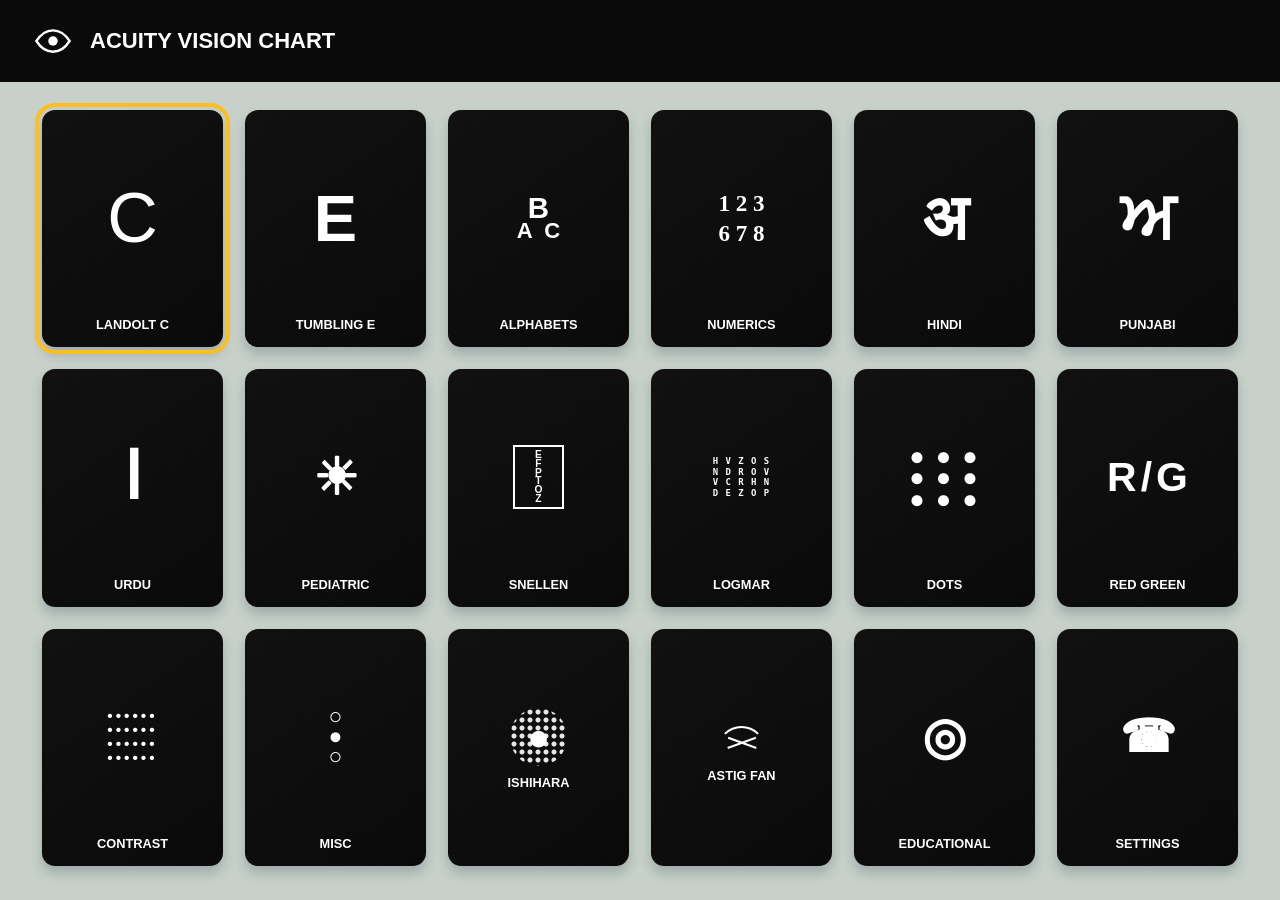
==== commit 03432ff4: "version 2 semi final" ====
--- a/ACUITY-VISION-CHART-New-mark3/index.html
+++ b/ACUITY-VISION-CHART-New-mark3/index.html
@@ -28,10 +28,6 @@
         <div class="home-kicker">Screening Workspace</div>
         <div class="home-title">Acuity Vision Chart</div>
     </div>
-    <button type="button" class="home-settings-btn" onclick="openSettings()">
-        <span>⚙</span>
-        <span>Settings</span>
-    </button>
 </header>
 
 <main class="home-main">
@@ -158,9 +154,6 @@
     </section>
 </main>
 
-<div class="disclaimer">
-    For vision screening purposes only — not a substitute for a comprehensive professional eye examination.
-</div>
 
 </div>
 
@@ -183,14 +176,6 @@
             <div class="brand-title">ACUITY VISION CHART</div>
         </div>
 
-        <button
-            type="button"
-            class="header-settings"
-            onclick="openSettings()"
-            aria-label="Settings"
-        >
-            <span class="settings-gear">⚙</span>
-        </button>
     </header>
 
     <main class="vision-grid">
@@ -460,6 +445,15 @@
 <div id="calibrationScreen">
     <div class="calibration-content">
         <section class="calibration-control-panel" aria-label="Calibration controls">
+            <div class="calibration-physical-settings">
+                <label>Viewing distance (m)
+                    <input id="calibrationDistance" type="number" min="0.1" step="0.01" value="3" inputmode="decimal" onchange="updateCalibrationPhysicalSettings()">
+                </label>
+                <label>Panel DPI
+                    <input id="calibrationDpi" type="number" min="1" step="0.1" value="127" inputmode="decimal" onchange="updateCalibrationPhysicalSettings()">
+                </label>
+                <p>Default: 3 m at 127 DPI. Use a ruler to fine-tune the displayed size if required.</p>
+            </div>
             <div class="calibration-size-control">
                 <button type="button" class="calibration-arrow vertical" onclick="changeCalibration(1)" aria-label="Increase calibration">⌃</button>
                 <output id="calibrationValue" class="calibration-readout">0.0</output>
@@ -472,13 +466,13 @@
                 <button type="button" class="calibration-arrow" onclick="changeCalibrationLevel(1)" aria-label="Next acuity level">›</button>
             </div>
 
-            <p class="calibration-info">Adjust the size until the Landolt C matches your reference measurement.</p>
+          
 
             <button type="button" class="calibration-save" onclick="saveCalibration()">SAVE &amp; DONE</button>
         </section>
 
         <section class="calibration-preview" aria-label="Calibrated Landolt C preview">
-            <div id="calibrationOptotype" class="landolt-c"></div>
+            <div id="calibrationOptotype" class="landolt-c-preview"></div>
         </section>
     </div>
 </div>
@@ -491,6 +485,10 @@
         <span>LANGUAGE</span>
         <span id="languageCount">0 / 3 SELECTED</span>
     </div>
+
+    <p id="languageSelectionHint" class="language-selection-hint" aria-live="polite">
+        Select up to three languages. Choosing a fourth replaces the most recently selected language.
+    </p>
 
     <div class="language-content">
 
@@ -535,38 +533,7 @@
         MENU
     </button>
 
-    <span id="testTitle">
-        TEST
-    </span>
-
-    <span id="eyeTitle">
-        RIGHT EYE
-    </span>
-
-</div>
-
-
-<div class="eye-buttons">
-
-    <button
-        class="eye-btn active"
-        onclick="setEye('RIGHT EYE')">
-
-        RIGHT EYE
-
-    </button>
-
-
-    <button
-        class="eye-btn"
-        onclick="setEye('LEFT EYE')">
-
-        LEFT EYE
-
-    </button>
-
-</div>
-
+</div>
 
 <div id="testArea" class="test-area">
     <div class="contrast-chart">
@@ -615,41 +582,6 @@
             <div class="contrast-label right">&gt;</div>
         </div>
     </div>
-</div>
-
-
-<div class="test-controls">
-    <button
-        type="button"
-        class="control-btn"
-        onclick="previousFeature()">
-        TEST -
-    </button>
-
-    <button
-        type="button"
-        class="control-btn"
-        onclick="previousLevel()">
-        SIZE -
-    </button>
-
-    <span class="level-indicator" id="levelIndicator">
-        1 / 8
-    </span>
-
-    <button
-        type="button"
-        class="control-btn"
-        onclick="nextLevel()">
-        SIZE +
-    </button>
-
-    <button
-        type="button"
-        class="control-btn"
-        onclick="nextFeature()">
-        TEST +
-    </button>
 </div>
 
 
--- a/ACUITY-VISION-CHART-New-mark3/style.css
+++ b/ACUITY-VISION-CHART-New-mark3/style.css
@@ -45,8 +45,11 @@
     --content-max: 1180px;
 }
 
-html {
-    scrollbar-gutter: stable;
+html,
+body {
+    width: 100%;
+    height: 100%;
+    overflow: hidden;
 }
 
 body {
@@ -73,8 +76,8 @@
 /* ================= MENU ================= */
 
 #menu {
-    width: 100vw;
-    height: 100vh;
+    width: 100%;
+    height: 100%;
     background:
         radial-gradient(1200px 600px at 85% -10%, rgba(20, 33, 61, 0.06), transparent 60%),
         linear-gradient(180deg, #ffffff 0%, var(--theme-tint) 340px);
@@ -391,8 +394,8 @@
 
 #testScreen {
     display: none;
-    width: 100vw;
-    height: 100vh;
+    width: 100%;
+    height: 100%;
     background: white;
     position: relative;
 }
@@ -424,19 +427,10 @@
 }
 
 .test-header {
-    height: 72px;
-    background: var(--theme-strong);
-    color: var(--theme-on-color);
-    display: flex;
-    align-items: center;
-    justify-content: space-between;
-    padding: 0 var(--space-6);
-    font-size: 22px;
-    font-weight: bold;
-    gap: var(--space-4);
-    box-shadow: var(--shadow-sm);
+    position: absolute;
+    top: 16px;
+    left: 16px;
     z-index: 30;
-    position: relative;
 }
 
 #eyeTitle {
@@ -448,6 +442,7 @@
 }
 
 .header-btn {
+    justify-self: start;
     border: 1px solid rgba(0, 0, 0, 0.08);
     border-radius: var(--radius-sm);
     background: #eeeeee;
@@ -506,15 +501,15 @@
 
 .test-area {
     position: absolute;
-    top: 72px;
+    top: 0;
     left: 0;
     width: 100%;
-    height: calc(100vh - 72px);
+    height: 100vh;
     display: flex;
     align-items: center;
     justify-content: center;
     background: white;
-    padding: 84px 24px 112px;
+    padding: 24px;
     overflow: hidden;
 }
 
@@ -563,12 +558,120 @@
     font-weight: normal;
 }
 
-.landolt-c {
-    box-sizing: border-box;
-    border: solid #000;
-    border-right-color: transparent;
-    border-radius: 50%;
+.landolt-c-svg {
     display: block;
+}
+
+.landolt-chart {
+    position: fixed !important;
+    inset: 0 !important;
+    width: 100% !important;
+    height: 100% !important;
+    padding: 24px clamp(88px, 12vw, 190px);
+}
+
+.acuity-test-area {
+    position: relative;
+}
+
+.acuity-side-label {
+    position: fixed;
+    top: 50%;
+    z-index: 2;
+    transform: translateY(-50%);
+    color: #666;
+    font: 600 clamp(12px, 1.4vw, 20px)/1 Arial, sans-serif;
+    white-space: nowrap;
+    pointer-events: none;
+}
+
+.acuity-side-label-left {
+    left: clamp(12px, 4vw, 72px);
+}
+
+.acuity-side-label-right {
+    right: clamp(12px, 4vw, 72px);
+}
+
+.calibrated-chart-scroll {
+    width: 100%;
+    height: 100%;
+    overflow: hidden;
+}
+
+.calibrated-chart-content {
+    width: 100%;
+    padding: 16px 0 80px;
+    transition: transform 150ms ease;
+}
+
+.calibrated-chart-row {
+    position: relative;
+    display: flex;
+    align-items: center;
+    justify-content: center;
+    width: 100%;
+    padding: 12px clamp(92px, 12vw, 190px);
+}
+
+.chart-optotypes {
+    display: flex;
+    align-items: center;
+    justify-content: center;
+    max-width: 100%;
+    color: #000;
+    font: 700 1px/1 Arial, sans-serif;
+    white-space: nowrap;
+}
+
+.chart-optotypes span {
+    display: block;
+    flex: 0 0 auto;
+    font-family: Arial, sans-serif;
+    font-weight: 700;
+    line-height: 1;
+}
+
+.chart-optotypes .landolt-c-svg {
+    flex: 0 0 auto;
+}
+
+.snellen-optotypes {
+    justify-content: space-between;
+}
+
+.chart-optotypes .snellen-symbol {
+    display: grid;
+    place-items: center;
+    flex: 0 0 auto;
+    line-height: 1;
+}
+
+.chart-acuity {
+    position: absolute;
+    top: 50%;
+    transform: translateY(-50%);
+    color: #666;
+    font: 600 clamp(12px, 1.35vw, 18px)/1 Arial, sans-serif;
+    white-space: nowrap;
+}
+
+.chart-acuity-left {
+    left: clamp(12px, 4vw, 72px);
+}
+
+.chart-acuity-right {
+    right: clamp(12px, 4vw, 72px);
+}
+
+@media (max-width: 700px) {
+    .calibrated-chart-row {
+        padding-inline: 58px;
+    }
+
+    .chart-acuity {
+        font-size: 11px;
+    }
 }
 
 /* ================= LANGUAGE CHART ================= */
@@ -759,8 +862,8 @@
     display: none;
     position: fixed;
     inset: 0;
-    width: 100vw;
-    height: 100vh;
+    width: 100%;
+    height: 100%;
     background: var(--theme-tint);
     z-index: 10000;
     overflow-y: auto;
@@ -982,8 +1085,8 @@
     display: none;
     position: fixed;
     inset: 0;
-    width: 100vw;
-    height: 100vh;
+    width: 100%;
+    height: 100%;
     background: #ffffff;
     z-index: 10000;
     overflow-y: auto;
@@ -1185,35 +1288,6 @@
     white-space: nowrap;
 }
 
-.header-settings {
-    width: 60px;
-    height: 60px;
-    display: flex;
-    align-items: center;
-    justify-content: center;
-    border: none;
-    background: transparent;
-    color: currentColor;
-    cursor: pointer;
-    padding: 0;
-    border-radius: 50%;
-    transition: background var(--fast) var(--ease), transform var(--fast) var(--ease);
-}
-
-.header-settings:hover {
-    background: rgba(255, 255, 255, 0.10);
-}
-
-.header-settings:active {
-    transform: scale(0.92);
-}
-
-.settings-gear {
-    font-size: 31px;
-    line-height: 1;
-    display: block;
-}
-
 .vision-grid {
     width: 100%;
     height: calc(100vh - 82px);
@@ -1612,9 +1686,9 @@
     }
 
     .test-area {
-        top: 60px;
-        height: calc(100vh - 60px);
-        padding: 92px 12px 150px;
+        top: 0;
+        height: 100vh;
+        padding: 12px;
     }
 
     .eye-buttons {
@@ -1700,16 +1774,6 @@
     .brand-title {
         font-size: 16px;
         white-space: normal;
-    }
-
-    .header-settings {
-        width: 46px;
-        height: 46px;
-        flex: 0 0 auto;
-    }
-
-    .settings-gear {
-        font-size: 25px;
     }
 
     .vision-grid {
@@ -1733,6 +1797,19 @@
     display: contents;
 }
 
+.remote-selected {
+    outline: 4px solid #fbbf24 !important;
+    outline-offset: 3px;
+}
+
+.language-selection-hint {
+    margin: 0;
+    padding: 12px 24px 0;
+    color: var(--theme-muted);
+    font-size: 14px;
+    font-weight: 600;
+}
+
 .dynamic-language-icon {
     font-family: Arial, "Noto Sans", sans-serif;
     font-size: clamp(2.25rem, 6vw, 4rem);
@@ -1761,7 +1838,7 @@
     flex-direction: column;
     align-items: center;
     justify-content: center;
-    gap: 48px;
+    gap: 28px;
     padding: 64px 32px;
     background: #b8bec0;
     border-right: 2px solid #d4d4d4;
@@ -1829,14 +1906,11 @@
 }
 
 .calibration-save {
-    position: absolute;
-    bottom: 32px;
+    position: static;
     width: 180px;
     height: 46px;
+    margin-top: 30px;
     border-radius: 4px;
-    background: #242b30;
-    font-size: 13px;
-    box-shadow: none;
 }
 
 .calibration-preview {
@@ -1846,12 +1920,48 @@
     background: #fff;
 }
 
-.calibration-preview .landolt-c {
+.calibration-physical-settings {
+    width: min(320px, 100%);
+    display: grid;
+    gap: 12px;
+    color: #1e262a;
+    font: 700 13px/1.2 Arial, sans-serif;
+}
+
+.calibration-physical-settings label {
+    display: grid;
+    grid-template-columns: 1fr 92px;
+    align-items: center;
+    gap: 12px;
+}
+
+.calibration-physical-settings input {
+    width: 100%;
+    padding: 8px;
+    border: 1px solid #73797c;
+    border-radius: 3px;
+    background: rgba(255, 255, 255, 0.84);
+    color: #111;
+    font: inherit;
+}
+
+.calibration-physical-settings p {
+    margin: 0;
+    color: rgba(30, 38, 42, 0.78);
+    font-size: 11px;
+    font-weight: 600;
+    line-height: 1.35;
+}
+
+.landolt-c-preview {
+    display: grid;
+    place-items: center;
+}
+
+.calibration-preview .landolt-c-svg {
+    display: block;
     flex: 0 0 auto;
-    border-color: #1d2736;
-    border-right-color: transparent;
-    background: transparent;
-    transition: width 120ms ease, height 120ms ease, border-width 120ms ease;
+    transition: width 120ms ease, height 120ms ease;
 }
 
 @media (max-width: 700px) {
@@ -1904,67 +2014,199 @@
                     CONTRAST TEST
 ===================================================== */
 .contrast-chart {
+    width: 100%;
+    height: 100%;
+    display: grid;
+    grid-template-rows: repeat(5, 1fr);
+    background: #fdfdfd;
+}
+
+.contrast-row {
+    width: 100%;
+    height: 100%;
+    display: grid;
+    grid-template-columns: 140px 1fr 140px;
+    align-items: center;
+    padding: 0 50px;
+}
+
+.contrast-label {
+    width: 100%;
+    font-family: var(--font-sans, Arial, sans-serif);
+    font-size: clamp(11px, 1vw, 18px);
+    font-weight: 600;
+    color: #a0a0a0;
+    user-select: none;
+}
+
+.contrast-label.left {
+    text-align: left;
+    padding-left: 10px;
+}
+
+.contrast-label.right {
+    text-align: right;
+    padding-right: 10px;
+}
+
+.contrast-letters {
+    width: 100%;
+    height: 100%;
+    display: grid;
+    grid-template-columns: repeat(5, 1fr);
+    align-items: center;
+    justify-items: center;
+    padding: 0 50px;
+    column-gap: 35px;
+    font-family: Arial, Helvetica, sans-serif;
+    font-size: clamp(50px, 9vw, 170px);
+    font-weight: 700;
+    line-height: 1;
+    flex: 1;
+    user-select: none;
+}
+
+@media (max-width: 760px) {
+    .contrast-row {
+        grid-template-columns: 55px 1fr 55px;
+        padding: 0 15px;
+    }
+    .contrast-label {
+        font-size: 10px;
+    }
+    .contrast-label.left {
+        padding-left: 3px;
+    }
+    .contrast-label.right {
+        padding-right: 3px;
+    }
+    .contrast-letters {
+        padding: 0 10px;
+        column-gap: 15px;
+        font-size: clamp(35px, 12vw, 80px);
+    }
+}
+/* =====================================================
+                    LOGMAR CHART
+===================================================== */
+
+.logmar-chart {
+    width: min(900px, 78vw);
+    height: calc(100vh - 130px);
+    max-height: 760px;
+
     display: flex;
     flex-direction: column;
     justify-content: center;
-    gap: 4vh; /* Vertical spacing between rows */
-    width: 100%;
-    height: 100%;
-    max-width: 1200px;
-    margin: 0 auto;
-    background: #fdfdfd; /* Matches the slight off-white glare from the screen */
-}
-
-.contrast-row {
-    display: flex;
-    align-items: center;
+
+    position: relative;
+
+    font-family: Arial, Helvetica, sans-serif;
+    color: #000;
+}
+
+.logmar-heading {
+    position: absolute;
+    top: 0;
+    left: 0;
+    right: 0;
+
+    display: flex;
     justify-content: space-between;
-    width: 100%;
-    padding: 0 20px;
-}
-
-.contrast-label {
-    font-family: var(--font-sans);
-    font-size: var(--text-sm, 13px);
+
+    font-size: 10px;
     font-weight: 600;
-    color: #a0a0a0; /* Faded gray for the side text */
-    width: 60px;
-    user-select: none;
-}
-
-.contrast-label.left {
+    color: #555;
+
+    padding: 0 2px;
+}
+
+.logmar-row {
+    flex: 1;
+
+    display: grid;
+    grid-template-columns: 100px 1fr 70px;
+    align-items: center;
+
+    min-height: 28px;
+}
+
+.logmar-acuity,
+.logmar-value {
+    font-size: 9px;
+    font-weight: 400;
+    color: #555;
+}
+
+.logmar-acuity {
     text-align: left;
 }
 
-.contrast-label.right {
+.logmar-value {
     text-align: right;
 }
 
-.contrast-letters {
-    display: flex;
+.logmar-letters {
+    display: flex;
+    align-items: center;
     justify-content: center;
-    gap: 6vw; /* Dynamic horizontal spacing between letters */
-    font-family: Arial, Helvetica, sans-serif; /* Keeping standard Arial to match typical optotype aesthetics */
-    font-size: min(65px, 8vw); /* Scales based on screen width */
+
+    gap: clamp(18px, 3vw, 38px);
+
+    font-size: clamp(
+        16px,
+        calc(74px - (var(--row) * 4.6px)),
+        74px
+    );
+
+    line-height: 1;
     font-weight: 700;
-    flex: 1;
-    user-select: none;
-}
-
-/* Mobile Adjustments */
-@media (max-width: 760px) {
-    .contrast-chart {
-        gap: 3vh;
-    }
-    .contrast-letters {
-        gap: 4vw;
-        font-size: min(40px, 9vw);
-    }
-    .contrast-label {
-        font-size: 11px;
-        width: 45px;
-    }
-    .contrast-row {
-        padding: 0 10px;
-    }
-}
+}
+
+.logmar-row:nth-child(2) .logmar-letters {
+    font-size: 70px;
+}
+
+.logmar-row:nth-child(3) .logmar-letters {
+    font-size: 58px;
+}
+
+.logmar-row:nth-child(4) .logmar-letters {
+    font-size: 48px;
+}
+
+.logmar-row:nth-child(5) .logmar-letters {
+    font-size: 40px;
+}
+
+.logmar-row:nth-child(6) .logmar-letters {
+    font-size: 34px;
+}
+
+.logmar-row:nth-child(7) .logmar-letters {
+    font-size: 29px;
+}
+
+.logmar-row:nth-child(8) .logmar-letters {
+    font-size: 25px;
+}
+
+.logmar-row:nth-child(9) .logmar-letters {
+    font-size: 21px;
+}
+
+.logmar-row:nth-child(10) .logmar-letters {
+    font-size: 18px;
+}
+
+.logmar-row:nth-child(11) .logmar-letters {
+    font-size: 15px;
+}
+
+.logmar-row:nth-child(12) .logmar-letters {
+    font-size: 13px;
+}
+
+.logmar-row:nth-child(13) .logmar-letters {
+    font-size: 11px;
+}
